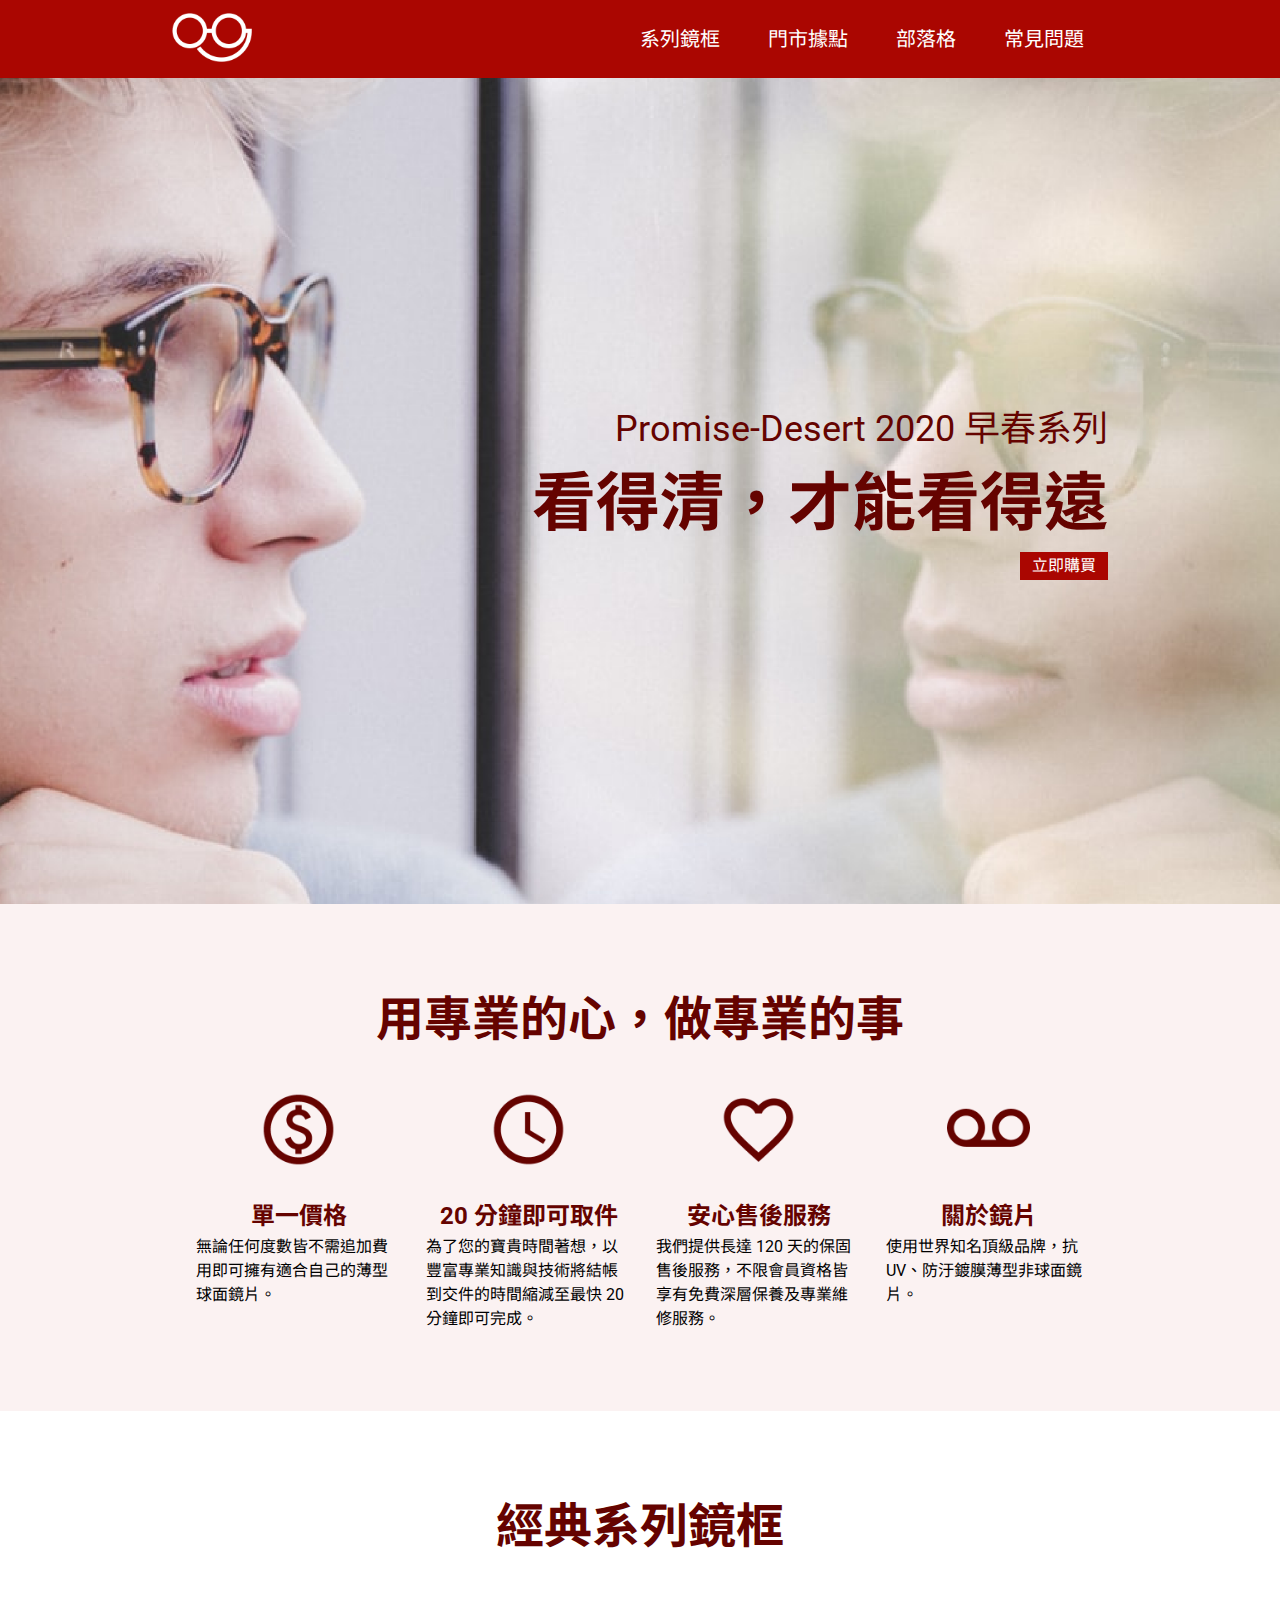
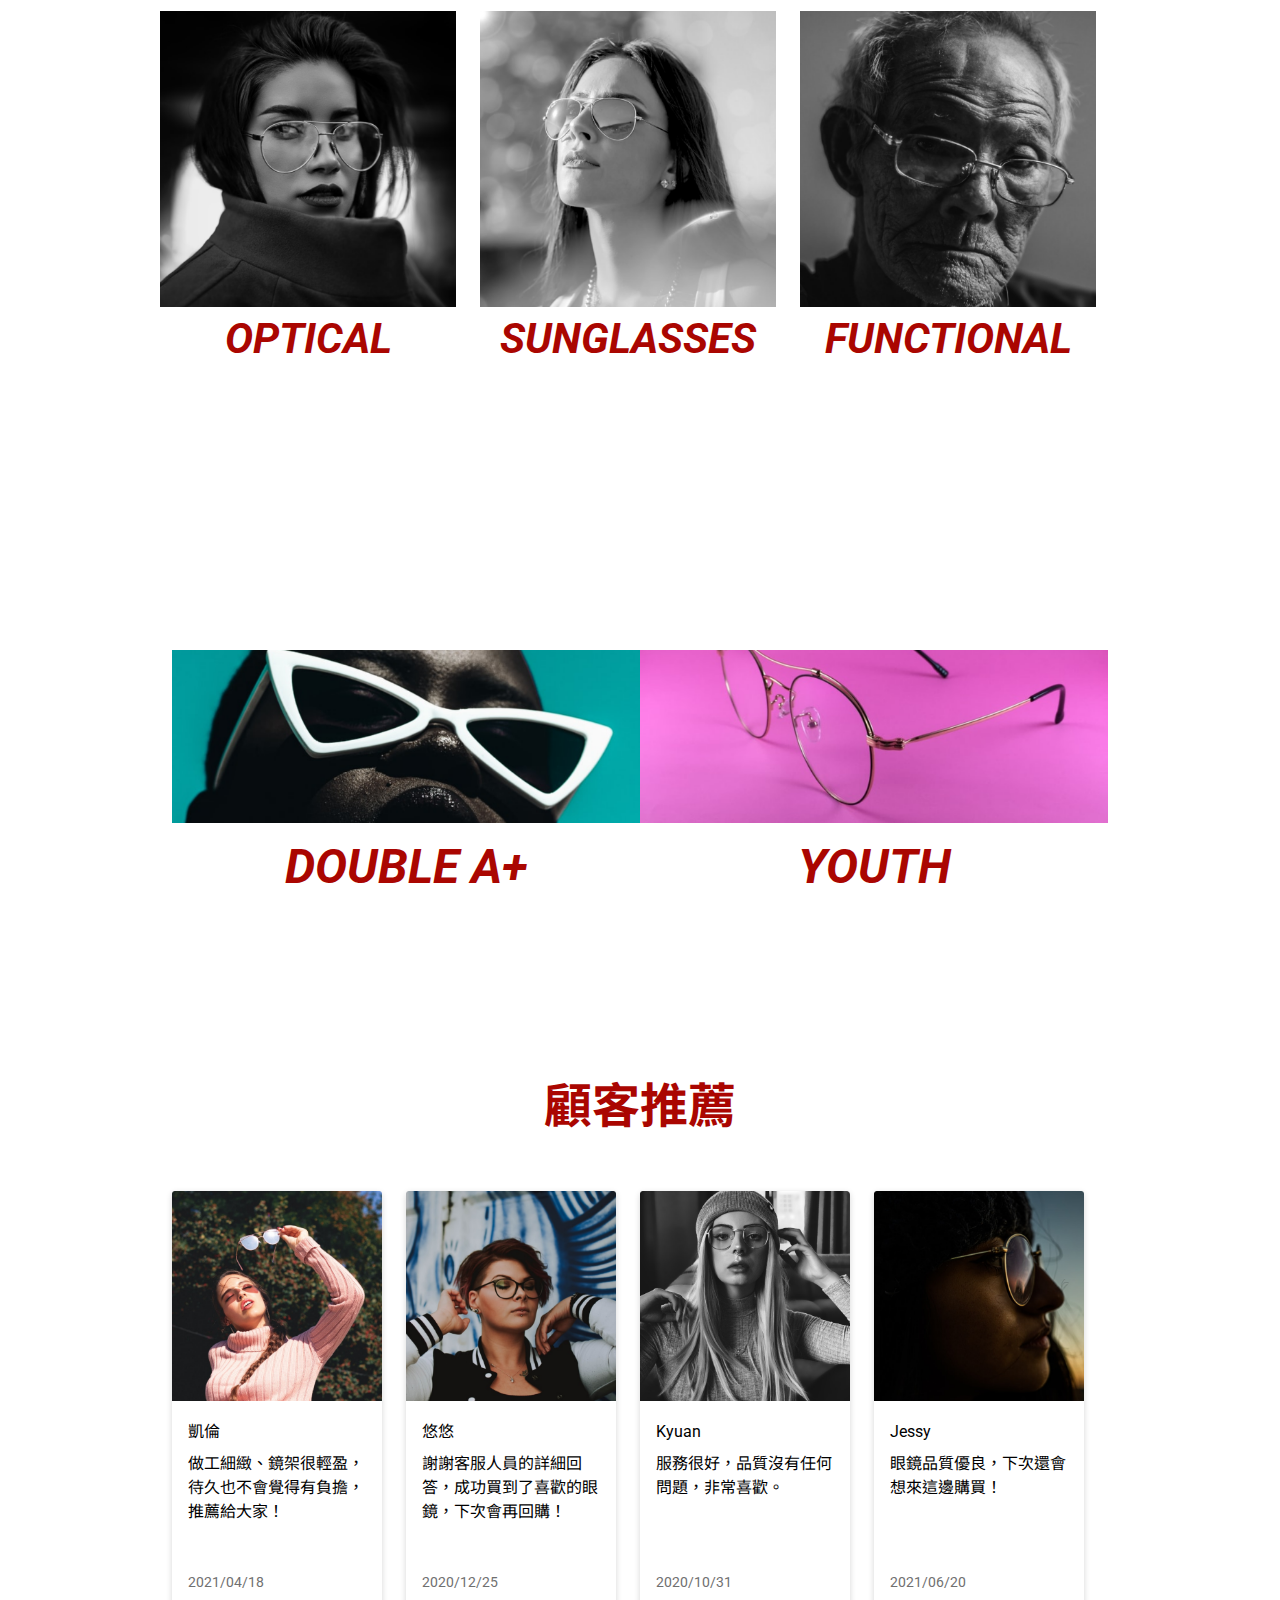
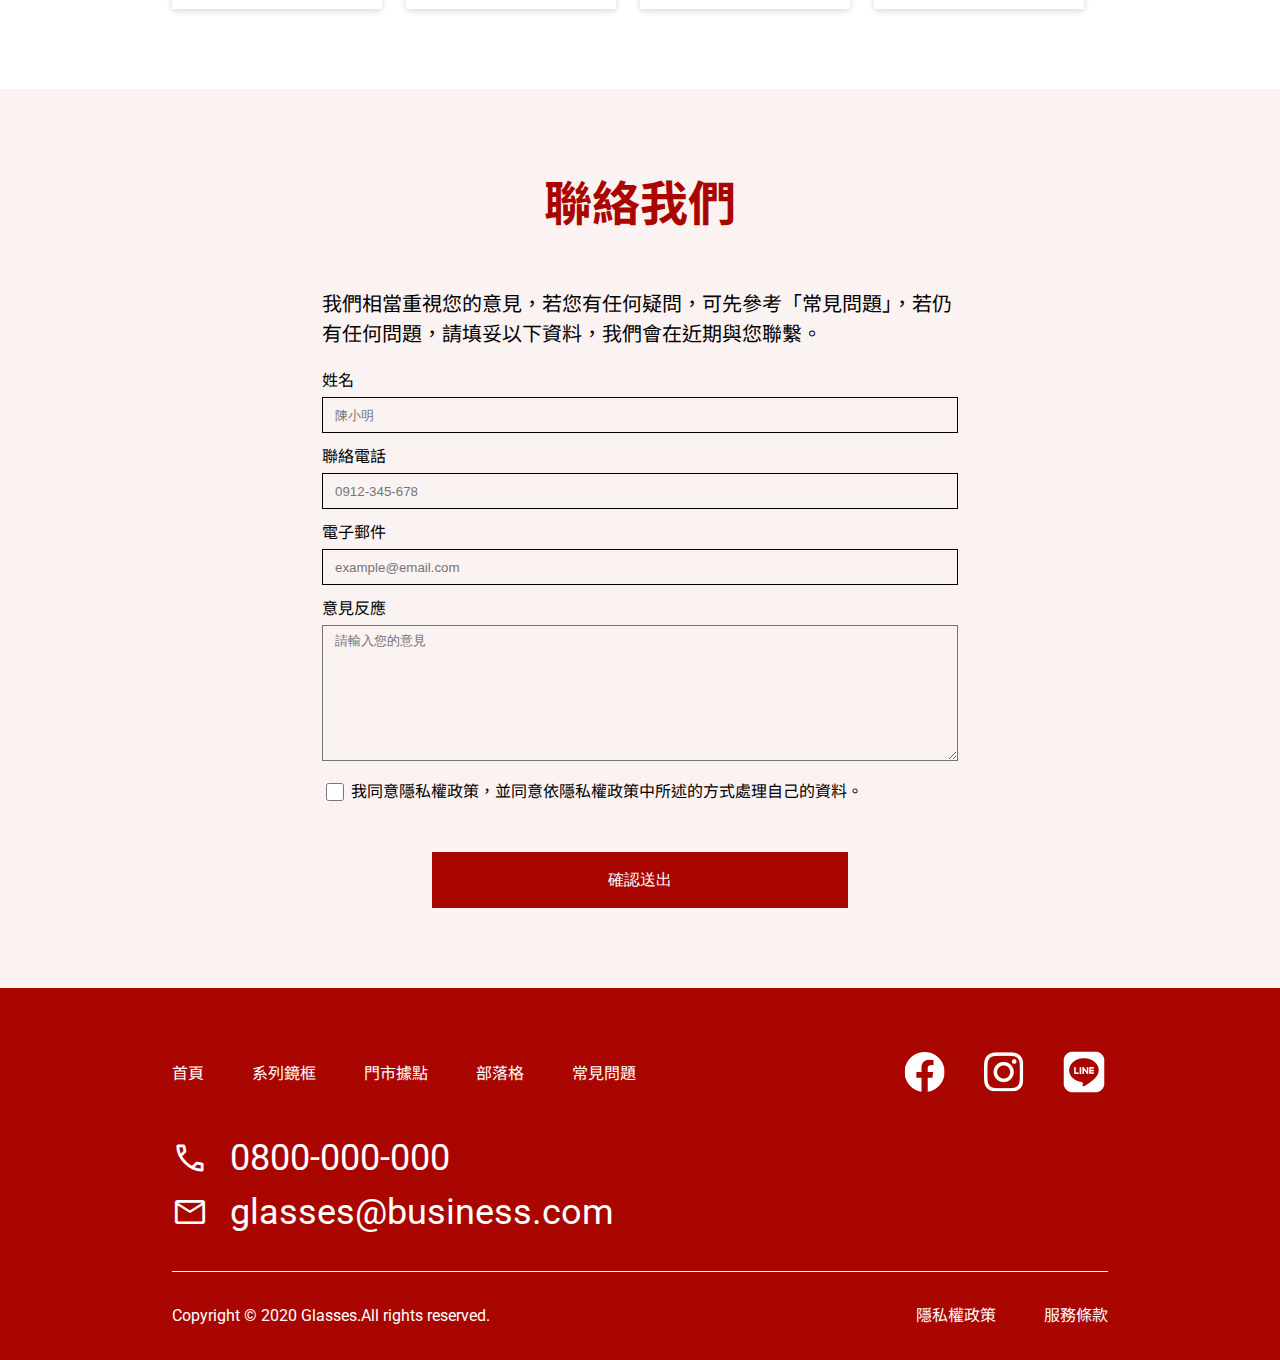
==== index.html @ 85348308 "Update 2022-08-27T08:54:36.350Z" ====
<!DOCTYPE html>
<html lang="en">

<head>
  <meta charset="UTF-8">
  <meta name="viewport" content="width=device-width, initial-scale=1.0">
  <meta http-equiv="X-UA-Compatible" content="ie=edge">
  <title>首頁</title>
  <link rel="stylesheet" href="./assets/style/all.css">
  <link rel="stylesheet" href="https://fonts.googleapis.com/css2?family=Material+Symbols+Outlined:opsz,wght,FILL,GRAD@20..48,100..700,0..1,-50..200" />
  <link rel="stylesheet" href="https://fonts.googleapis.com/css2?family=Material+Symbols+Outlined:opsz,wght,FILL,GRAD@48,400,0,0" />
  
</head>

<body>
  <header class="bg-primary">
    <div class="container header">
      <div class="header-list">
        <a href="./index.html"  ><img src="./assets/images/logo-white.png" alt="眼鏡官網 logo" width="80px" ></a>

        <button type="button" class="hamburger">
          <span class="material-symbols-outlined">menu</span>
          <span class="material-symbols-outlined">close</span>
        </button>
      </div>
     
      <ul class="header-nav fs-20">
        <li class=""><a href="./products_optical.html">系列鏡框</a> </li>
        <li class=""><a href="#">門市據點</a> </li>
        <li class=""><a href="#">部落格</a> </li>
        <li><a href="#">常見問題</a> </li>
      </ul>
      
    
    </div>
  </header>

  
<div class="banner">
  <div class="banner-content text-brown-300">
    <span class="fs-36">Promise-Desert 2020 早春系列</span>
    <h1 class="fs-64 font-bold">看得清，才能看得遠</h1>
    <a href="#" class="bg-primary text-white">立即購買</a>
  </div>
</div>

<div class="introduce bg-secondary">
  <h2 class="fs-48 text-brown-300 text-center mb-4 mt-10 font-bold" >用專業的心，做專業的事</h2>
  <ul class="bg-secondary container">
    <li class="text-center">
      <img src="./assets/images/home-section2-1.png" alt="圖標" width="83px">
      <h3 class="fs-24 text-brown-300">單一價格</h3>
      <p class="fs-16">無論任何度數皆不需追加費用即可擁有適合自己的薄型球面鏡片。</p>
    </li>
    <li class="text-center">
      <img src="./assets/images/home-section2-2.png" alt="圖標" width="83px">
      <h3 class="fs-24 text-brown-300">20 分鐘即可取件</h3>
      <p class="fs-16">為了您的寶貴時間著想，以豐富專業知識與技術將結帳到交件的時間縮減至最快 20 分鐘即可完成。</p>
    </li>
    <li class="text-center">
      <img src="./assets/images/home-section2-3.png" alt="圖標" width="83px">
      <h3 class="fs-24 text-brown-300">安心售後服務</h3>
      <p class="fs-16">我們提供長達 120 天的保固售後服務，不限會員資格皆享有免費深層保養及專業維修服務。</p>
    </li>
    <li class="text-center">
      <img src="./assets/images/home-section2-4.png" alt="圖標" width="83px">
      <h3 class="fs-24 text-brown-300">關於鏡片</h3>
      <p class="fs-16">使用世界知名頂級品牌，抗UV、防汙鍍膜薄型非球面鏡片。</p>
    </li>
  </ul>
</div>

<div class="container glasses">
  <h2 class="text-brown-300 fs-48 font-bold text-center mb-6 ">經典系列鏡框</h2>

  <ul class="font-bold text-center">
    <li>
      <img src="assets/images/home-section3-1.png" alt="眼鏡圖">
      <h3 class="fs-42 text-primary font-bold">OPTICAL</h3>
    </li>
    <li>
      <img src="assets/images/home-section3-2.png" alt="眼鏡圖" >
      <h3 class="fs-42 text-primary font-bold">SUNGLASSES</h3>
    </li>
    <li>
      <img src="assets/images/home-section3-3.png" alt="眼鏡圖">
      <h3 class="fs-42 text-primary font-bold">FUNCTIONAL</h3>
    </li>
  </ul>
</div>

<div class="brand">
  <div class="container">
    <h2 class="text-white mb-6 fs-48 font-bold text-center">聯名設計鏡框</h2>
    <ul class="d-flex">
      <li>
        <img src="assets/images/home-section4-1.png" alt="品牌" class="d-block">
        <p class="text-primary fs-48 brand-text">DOUBLE A+</p>
      </li>
      <li>
        <img src="assets/images/home-section4-2.png" alt="品牌" class="d-block" >
        <p class="text-primary fs-48 brand-text">YOUTH</p>
      </li>
    </ul>
  </div>
</div>

<div class="recommend ">
  <div class="container">
    <h2 class="mb-6 fs-48 font-bold text-center text-primary">顧客推薦</h2>
    <ul class="recommend-card">
      <li class="recommend-card-wrap mr-3">
        <img src="assets/images/home-section5-1.png" alt="顧客推薦">
        <div class="recommend-card-body">
          <p class="fs-16 mb-1">凱倫</p>
          <p class="fs-16 mb-9">做工細緻、鏡架很輕盈，待久也不會覺得有負擔，推薦給大家！</p>
          <p class="fs-14 text-secondary recommend-date">2021/04/18</p>
          </div>
      </li>

      <li class="recommend-card-wrap mr-3">
        <img src="assets/images/home-section5-2.png" alt="顧客推薦">
        <div class="recommend-card-body">
          <p class="fs-16 mb-1">悠悠</p>
          <p class="fs-16 mb-9">謝謝客服人員的詳細回答，成功買到了喜歡的眼鏡，下次會再回購！</p>
          <p class="fs-14 text-secondary recommend-date">2020/12/25</p>
          </div>
      </li>

      <li class="recommend-card-wrap mr-3">
        <img src="assets/images/home-section5-3.png" alt="顧客推薦">
        <div class="recommend-card-body">
          <p class="fs-16 mb-1">Kyuan</p>
          <p class="fs-16 mb-9">服務很好，品質沒有任何問題，非常喜歡。</p>
          <p class="fs-14 text-secondary recommend-date">2020/10/31</p>
          </div>
      </li>

      <li class="recommend-card-wrap mr-3">
        <img src="assets/images/home-section5-4.png" alt="顧客推薦">
        <div class="recommend-card-body">
          <p class="fs-16 mb-1">Jessy</p>
            <p class="fs-16">眼鏡品質優良，下次還會想來這邊購買！</p>
            <p class="fs-14 text-secondary recommend-date">2021/06/20</p>          
        </div>
      </li>
    </ul>
  </div>
</div>

<div class="contact bg-secondary">
  <div class="container">
    <h2 class="mb-6 fs-48 font-bold text-center text-primary">聯絡我們</h2>
    <div class="contact-body">
      <p class="mb-3 fs-20">我們相當重視您的意見，若您有任何疑問，可先參考「常見問題」，若仍有任何問題，請填妥以下資料，我們會在近期與您聯繫。</p>
      <form>
        <div class="mb-2">
          <label for="name" class="d-block mb-1">姓名</label>
          <input type="text" name="name" id="name" placeholder="陳小明" class="d-block">
        </div>

        <div class="mb-2">
          <label for="name" class="d-block mb-1">聯絡電話</label>
          <input type="text" name="name" id="name" placeholder="0912-345-678" class="d-block">
        </div>

        <div class="mb-2">
          <label for="name" class="d-block mb-1">電子郵件</label>
          <input type="text" name="name" id="name" placeholder="example@email.com" class="d-block">
        </div>

        <div class="mb-2">
          <label for="name" class="d-block mb-1">意見反應</label>
          <textarea name="comment" id="comment" placeholder="請輸入您的意見"></textarea>
        </div>

        <div class="mb-6">
          <input type="checkbox" name="check" id="check" class="form-checkbox">
          <label for="check" class="form-check-label">
            我同意隱私權政策，並同意依隱私權政策中所述的方式處理自己的資料。
          </label>
        </div>

        <div class="text-center ">
          <input type="button" value="確認送出" class="form-input-button">
        </div>
        
        
      </form>
    </div>
  </div>
</div>

  <footer class="bg-primary">
    <div class="container ">
      <div class="footer-wrap">
        <div class="footer-top-nav">
          <ul class="footer-nav fs-16">
            <li class="mr-6">首頁</li>
              <li class="mr-6">系列鏡框</li>
              <li class="mr-6">門市據點</li>
              <li class="mr-6">部落格</li>
              <li>常見問題</li>
          </ul>
          <ul class="footer-icon">
            <li class="mr-4"><img src="./assets/images/ic-social-fb.png" alt="fb" width="48px"></li>
            <li class="mr-4"><img src="./assets/images/ic_social_ig.png" alt="ig" width="48px"></li>
            <li><img src="./assets/images/ic_social_line.png" alt="line" width="48px"></li>
          </ul>
        </div>

        <ul class="fs-36 mb-4 footer-info-wrap">
          <li class="footer-info">
            <span class="material-symbols-outlined mr-22">
            call
            </span>
            <p class="">0800-000-000</p> 
          </li>
          <li class="footer-info">
            <span class="material-symbols-outlined mr-22">
              mail
            </span>
            <p>glasses@business.com</p>
          </li>
        </ul>
      </div>
      <div class="copyright">
        <p class="fs-16 ">Copyright © 2020 Glasses.All rights reserved.</p>
        <div class="copyright-list">
          <p class="mr-6">隱私權政策</p>
          <p>服務條款</p>
        </div>
      </div>
      
    

      
    </div>
  </footer>
  <script src="./assets/js/vendors.js"></script>
  <script src="./assets/js/all.js"></script>
</body>

</html>
---- assets/style/all.css ----
/* http://meyerweb.com/eric/tools/css/reset/ 
   v2.0 | 20110126
   License: none (public domain)
*/
@import url("https://fonts.googleapis.com/css2?family=Roboto:ital,wght@0,400;1,900&display=swap");
@import url("https://fonts.googleapis.com/css2?family=Noto+Sans+TC:wght@400;700&family=Roboto&display=swap");
html, body, div, span, applet, object, iframe,
h1, h2, h3, h4, h5, h6, p, blockquote, pre,
a, abbr, acronym, address, big, cite, code,
del, dfn, em, img, ins, kbd, q, s, samp,
small, strike, strong, sub, sup, tt, var,
b, u, i, center,
dl, dt, dd, ol, ul, li,
fieldset, form, label, legend,
table, caption, tbody, tfoot, thead, tr, th, td,
article, aside, canvas, details, embed,
figure, figcaption, footer, header, hgroup,
menu, nav, output, ruby, section, summary,
time, mark, audio, video {
  margin: 0;
  padding: 0;
  border: 0;
  font-size: 100%;
  font: inherit;
  vertical-align: baseline; }

/* HTML5 display-role reset for older browsers */
article, aside, details, figcaption, figure,
footer, header, hgroup, menu, nav, section {
  display: block; }

body {
  line-height: 1; }

ol, ul {
  list-style: none; }

blockquote, q {
  quotes: none; }

blockquote:before, blockquote:after,
q:before, q:after {
  content: '';
  content: none; }

table {
  border-collapse: collapse;
  border-spacing: 0; }

*, *::after, *::before {
  -webkit-box-sizing: border-box;
          box-sizing: border-box; }

body {
  font-family: 'Roboto', 'Noto Sans TC', sans-serif; }

img {
  max-width: 100%;
  height: auto; }

a {
  text-decoration: none;
  color: #000; }

.container {
  max-width: 960px;
  padding: 0 12px;
  margin: 0 auto; }

.mr-3 {
  margin-right: 24px; }

.mr-4 {
  margin-right: 32px; }

.mr-6 {
  margin-right: 48px; }

.mr-8 {
  margin-right: 64px; }

.mb-1 {
  margin-bottom: 8px; }

.mb-2 {
  margin-bottom: 16px; }

.mb-3 {
  margin-bottom: 24px; }

.mb-4 {
  margin-bottom: 32px; }

.mb-6 {
  margin-bottom: 48px; }

.mb-9 {
  margin-bottom: 72px; }

.mb-10 {
  margin-bottom: 80px; }

.mr-22 {
  margin-right: 22px; }

.text-white {
  color: #fff; }

.text-center {
  text-align: center; }

.text-primary {
  color: #AA0601; }

.bg-primary {
  background-color: #AA0601; }

.bg-secondary {
  background-color: #FBF2F2; }

.text-brown-300 {
  color: #650300; }

.text-brown-200 {
  color: #5F3E2D; }

.text-brown-100 {
  color: #B75929; }

.text-secondary {
  color: #FBF2F2; }

.fs-14 {
  font-size: 14px;
  line-height: 21px; }

.fs-16 {
  font-size: 16px;
  line-height: 24px; }

.fs-20 {
  font-size: 20px;
  line-height: 30px; }

.fs-24 {
  font-size: 24px;
  line-height: 36px; }

.fs-32 {
  font-size: 32px;
  line-height: 48px; }

.fs-36 {
  font-size: 36px;
  line-height: 54px; }

.fs-42 {
  font-size: 42px;
  line-height: 63px; }

.fs-48 {
  font-size: 48px;
  line-height: 72px; }

.fs-64 {
  font-size: 64px;
  line-height: 96px; }

.d-flex {
  display: -webkit-box;
  display: -ms-flexbox;
  display: flex; }

.d-block {
  display: block; }

.d-inline-block {
  display: inline-block; }

.flex-column {
  -webkit-box-orient: vertical;
  -webkit-box-direction: normal;
      -ms-flex-direction: column;
          flex-direction: column; }

.justify-content-between {
  -webkit-box-pack: justify;
      -ms-flex-pack: justify;
          justify-content: space-between; }

.align-items-center {
  -webkit-box-align: center;
      -ms-flex-align: center;
          align-items: center; }

.font-bold {
  font-weight: bold; }

.font-light {
  font-weight: lighter; }

.header {
  display: -webkit-box;
  display: -ms-flexbox;
  display: flex;
  -webkit-box-pack: justify;
      -ms-flex-pack: justify;
          justify-content: space-between;
  -webkit-box-align: center;
      -ms-flex-align: center;
          align-items: center; }
  @media (max-width: 992px) {
    .header {
      padding: 0px 32px; } }
  @media (max-width: 767px) {
    .header {
      padding: 12px 0 0 0;
      -webkit-box-orient: vertical;
      -webkit-box-direction: normal;
          -ms-flex-direction: column;
              flex-direction: column; }
      .header .header-list {
        width: 100%;
        display: -webkit-box;
        display: -ms-flexbox;
        display: flex;
        -webkit-box-pack: justify;
            -ms-flex-pack: justify;
                justify-content: space-between;
        -webkit-box-align: center;
            -ms-flex-align: center;
                align-items: center;
        padding: 0 15px 12px 15px; } }
  .header .header-nav {
    display: -webkit-box;
    display: -ms-flexbox;
    display: flex;
    -webkit-box-pack: justify;
        -ms-flex-pack: justify;
            justify-content: space-between; }
    .header .header-nav li a {
      display: block;
      padding: 24px 24px;
      color: #fff; }
      .header .header-nav li a:hover {
        background-color: #650300; }
    @media (max-width: 767px) {
      .header .header-nav {
        -ms-flex-wrap: wrap;
            flex-wrap: wrap;
        width: 100%;
        margin-top: 16px;
        display: none; }
        .header .header-nav li {
          border: 1px solid #fff;
          margin-right: 0;
          width: 50%;
          text-align: center;
          padding: 12px; }
        .header .header-nav.open {
          display: -webkit-box;
          display: -ms-flexbox;
          display: flex; } }

.hamburger {
  display: none;
  cursor: pointer;
  border: 0;
  background-color: transparent;
  color: white; }
  .hamburger span {
    font-size: 40px; }
    .hamburger span:first-child {
      display: block; }
    .hamburger span:last-child {
      display: none; }
  @media (max-width: 767px) {
    .hamburger {
      display: inline; }
      .hamburger.open span:first-child {
        display: none; }
      .hamburger.open span:last-child {
        display: block; } }

@media (max-width: 767px) {
  .footer-wrap {
    display: -webkit-box;
    display: -ms-flexbox;
    display: flex;
    -webkit-box-pack: justify;
        -ms-flex-pack: justify;
            justify-content: space-between;
    -webkit-box-align: start;
        -ms-flex-align: start;
            align-items: start;
    border-bottom: 1px solid #fff;
    margin-bottom: 16px; } }

.footer-top-nav {
  padding: 60px 0 32px 0;
  display: -webkit-box;
  display: -ms-flexbox;
  display: flex;
  -webkit-box-pack: justify;
      -ms-flex-pack: justify;
          justify-content: space-between;
  -webkit-box-align: center;
      -ms-flex-align: center;
          align-items: center; }
  @media (max-width: 767px) {
    .footer-top-nav {
      padding: 0px; } }
  .footer-top-nav .footer-nav {
    display: -webkit-box;
    display: -ms-flexbox;
    display: flex;
    -webkit-box-pack: justify;
        -ms-flex-pack: justify;
            justify-content: space-between;
    color: #fff; }
    @media (max-width: 767px) {
      .footer-top-nav .footer-nav {
        display: none; } }
  .footer-top-nav .footer-icon {
    display: -webkit-box;
    display: -ms-flexbox;
    display: flex;
    -webkit-box-pack: justify;
        -ms-flex-pack: justify;
            justify-content: space-between;
    color: #fff; }
    @media (max-width: 767px) {
      .footer-top-nav .footer-icon {
        -webkit-box-ordinal-group: 1;
            -ms-flex-order: 0;
                order: 0;
        margin-top: 24px; }
        .footer-top-nav .footer-icon li {
          margin-right: 8px; }
        .footer-top-nav .footer-icon li img {
          width: 24px; } }

.footer-info-wrap {
  border-bottom: 1px solid #fff;
  padding-bottom: 32px;
  color: #fff; }
  @media (max-width: 767px) {
    .footer-info-wrap {
      -webkit-box-ordinal-group: 0;
          -ms-flex-order: -1;
              order: -1;
      margin-top: 24px;
      border-bottom: 0;
      padding-bottom: 0; } }

.footer-info {
  display: -webkit-box;
  display: -ms-flexbox;
  display: flex;
  -webkit-box-align: center;
      -ms-flex-align: center;
          align-items: center; }
  @media (max-width: 767px) {
    .footer-info {
      font-size: 16px;
      line-height: 24px; } }
  .footer-info span {
    font-size: 36px; }
    @media (max-width: 767px) {
      .footer-info span {
        font-size: 16px;
        line-height: 24px;
        margin-right: 12px; } }

.copyright {
  display: -webkit-box;
  display: -ms-flexbox;
  display: flex;
  -webkit-box-pack: justify;
      -ms-flex-pack: justify;
          justify-content: space-between;
  -webkit-box-align: center;
      -ms-flex-align: center;
          align-items: center;
  color: #fff;
  padding-bottom: 32px; }
  @media (max-width: 767px) {
    .copyright {
      -webkit-box-orient: vertical;
      -webkit-box-direction: normal;
          -ms-flex-direction: column;
              flex-direction: column;
      -webkit-box-align: start;
          -ms-flex-align: start;
              align-items: start; }
      .copyright p {
        margin-bottom: 8px; } }
  .copyright .copyright-list {
    display: -webkit-box;
    display: -ms-flexbox;
    display: flex; }
    @media (max-width: 767px) {
      .copyright .copyright-list {
        -webkit-box-orient: vertical;
        -webkit-box-direction: normal;
            -ms-flex-direction: column;
                flex-direction: column; }
        .copyright .copyright-list p {
          margin-bottom: 8px; } }

.banner {
  height: calc(100vh - 74px);
  background-image: url("../images/home-header.png");
  background-size: cover;
  background-position: center;
  background-repeat: no-repeat;
  display: -webkit-box;
  display: -ms-flexbox;
  display: flex;
  -webkit-box-align: center;
      -ms-flex-align: center;
          align-items: center; }
  .banner .banner-content {
    width: 960px;
    margin: 0 auto;
    padding: 0 12px;
    text-align: right;
    display: -webkit-box;
    display: -ms-flexbox;
    display: flex;
    -webkit-box-orient: vertical;
    -webkit-box-direction: normal;
        -ms-flex-direction: column;
            flex-direction: column;
    -webkit-box-align: end;
        -ms-flex-align: end;
            align-items: end; }
    .banner .banner-content a {
      padding: 6px 12px;
      text-align: center; }
    @media (max-width: 767px) {
      .banner .banner-content span {
        font-size: 16px;
        line-height: 24px; }
      .banner .banner-content h1 {
        font-size: 24px;
        line-height: 36px; }
      .banner .banner-content a {
        font-size: 20px;
        line-height: 30px; } }

.introduce {
  padding: 80px 0px; }
  .introduce ul {
    display: -webkit-box;
    display: -ms-flexbox;
    display: flex;
    -ms-flex-wrap: wrap;
        flex-wrap: wrap; }
  .introduce li {
    margin-left: 24px;
    width: 22%; }
  .introduce h3 {
    font-weight: bold;
    margin-top: 24px;
    margin-bottom: 1px; }
  .introduce p {
    text-align: left; }
  @media (max-width: 992px) {
    .introduce ul li {
      width: 47%;
      margin-bottom: 50px; } }
  @media (max-width: 767px) {
    .introduce h2 {
      font-size: 24px;
      line-height: 36px; }
    .introduce ul li {
      width: 100%;
      margin-left: 0; } }

.glasses {
  padding: 80px 0; }
  .glasses ul {
    display: -webkit-box;
    display: -ms-flexbox;
    display: flex;
    -webkit-box-pack: justify;
        -ms-flex-pack: justify;
            justify-content: space-between; }
  .glasses li {
    width: 50%;
    margin-right: 24px; }
    .glasses li h3 {
      font-style: italic; }
    .glasses li img {
      display: block; }
  @media (max-width: 992px) {
    .glasses ul {
      -webkit-box-orient: vertical;
      -webkit-box-direction: normal;
          -ms-flex-direction: column;
              flex-direction: column;
      -webkit-box-align: center;
          -ms-flex-align: center;
              align-items: center; }
    .glasses ul li {
      margin-bottom: 24px;
      margin-right: 0; } }
  @media (max-width: 767px) {
    .glasses ul li {
      width: 100%;
      padding: 0 12px; } }

.brand {
  background-image: url("https://images.unsplash.com/photo-1542966336-22953b5f7404?ixlib=rb-1.2.1&ixid=MnwxMjA3fDB8MHxwaG90by1wYWdlfHx8fGVufDB8fHx8&auto=format&fit=crop&w=386&q=80");
  background-size: cover;
  background-position: center;
  background-repeat: no-repeat;
  padding: 80px 0; }
  .brand .brand-text {
    padding: 8px 0;
    font-weight: bold;
    font-style: italic;
    text-align: center;
    background-color: #fff; }
  @media (max-width: 992px) {
    .brand ul {
      -webkit-box-orient: vertical;
      -webkit-box-direction: normal;
          -ms-flex-direction: column;
              flex-direction: column;
      -webkit-box-align: center;
          -ms-flex-align: center;
              align-items: center; }
    .brand ul li {
      width: 100%;
      margin-bottom: 24px; } }
  @media (max-width: 767px) {
    .brand ul li img {
      width: 100%;
      height: 240px;
      -o-object-fit: cover;
         object-fit: cover; } }

.brand {
  padding: 80px 0; }

.recommend {
  padding: 80px 0; }
  .recommend .recommend-card {
    display: -webkit-box;
    display: -ms-flexbox;
    display: flex;
    -webkit-box-pack: justify;
        -ms-flex-pack: justify;
            justify-content: space-between; }
    @media (max-width: 992px) {
      .recommend .recommend-card {
        -ms-flex-wrap: wrap;
            flex-wrap: wrap; } }

.recommend-card-wrap {
  width: 23%;
  -webkit-box-shadow: 0px 2px 6px #00000029;
          box-shadow: 0px 2px 6px #00000029;
  border-radius: 4px; }
  @media (max-width: 992px) {
    .recommend-card-wrap {
      margin-right: 0;
      width: 48%;
      margin-bottom: 24px; } }
  @media (max-width: 767px) {
    .recommend-card-wrap {
      width: 100%;
      margin-bottom: 16px; } }
  .recommend-card-wrap .recommend-card-body {
    height: 205px;
    padding: 16px;
    background-color: #fff;
    position: relative; }
    .recommend-card-wrap .recommend-card-body p:last-child {
      color: #707070; }
    .recommend-card-wrap .recommend-card-body .recommend-date {
      position: absolute;
      bottom: 16px; }

.contact {
  padding: 80px 0; }
  @media (max-width: 767px) {
    .contact {
      padding-bottom: 40px; } }

.contact-body {
  margin: 0 auto;
  width: 636px; }
  @media (max-width: 992px) {
    .contact-body {
      width: 80%; } }
  @media (max-width: 767px) {
    .contact-body {
      width: 100%; } }
  .contact-body input, .contact-body textarea {
    background-color: transparent; }
  .contact-body form input {
    width: 100%;
    height: 36px;
    padding: 0 12px;
    border: 1px solid #000; }
  .contact-body input::input-placeholder {
    opacity: 0.2; }
  .contact-body form textarea {
    padding: 6px 12px;
    width: 100%;
    height: 136px; }
  .contact-body .form-checkbox {
    width: 18px;
    height: 18px;
    border-radius: 4px;
    display: inline-block;
    vertical-align: middle; }
  .contact-body .form-check-label {
    vertical-align: middle; }
  .contact-body .form-input-button {
    width: 416px;
    height: 56px;
    background-color: #AA0601;
    color: #fff;
    font-size: 16px;
    border: 0; }

.nav-optical {
  display: -webkit-box;
  display: -ms-flexbox;
  display: flex;
  -webkit-box-pack: justify;
      -ms-flex-pack: justify;
          justify-content: space-between;
  text-align: center; }
  .nav-optical li:hover {
    background-color: rgba(243, 240, 240, 0.994); }
  @media (max-width: 992px) {
    .nav-optical {
      padding: 0; } }
  .nav-optical li {
    border-left: 1px solid #DCDCDC;
    width: 100%; }
    .nav-optical li:last-child {
      border-right: 1px solid #DCDCDC; }
    @media (max-width: 767px) {
      .nav-optical li {
        font-size: 16px;
        line-height: 24px; } }
    .nav-optical li a {
      display: block;
      padding: 24px 0;
      border-bottom: 8px solid transparent; }
      .nav-optical li a.active {
        border-bottom-color: #AA0601; }
      @media (max-width: 767px) {
        .nav-optical li a {
          padding: 16px 0; } }

.img-banner {
  display: -webkit-box;
  display: -ms-flexbox;
  display: flex; }
  .img-banner img {
    width: 50%;
    display: block; }
    @media (max-width: 767px) {
      .img-banner img {
        height: 136px;
        -o-object-fit: cover;
           object-fit: cover; } }

.product-list {
  display: -webkit-box;
  display: -ms-flexbox;
  display: flex;
  -ms-flex-wrap: wrap;
      flex-wrap: wrap;
  -webkit-box-pack: justify;
      -ms-flex-pack: justify;
          justify-content: space-between; }
  @media (max-width: 767px) {
    .product-list {
      -webkit-box-pack: center;
          -ms-flex-pack: center;
              justify-content: center; } }
  .product-list .product-card {
    width: 24%; }
    @media (max-width: 992px) {
      .product-list .product-card {
        width: 49%; } }
    @media (max-width: 767px) {
      .product-list .product-card {
        width: 98%; } }
  @media (max-width: 767px) {
    .product-list img {
      width: 100%; } }
  .product-list .product-content {
    display: -webkit-box;
    display: -ms-flexbox;
    display: flex;
    -webkit-box-pack: justify;
        -ms-flex-pack: justify;
            justify-content: space-between; }
    @media (max-width: 767px) {
      .product-list .product-content {
        width: 100%; } }
  .product-list .product-color {
    display: -webkit-box;
    display: -ms-flexbox;
    display: flex; }
    .product-list .product-color li {
      width: 24px;
      height: 24px;
      border-radius: 4px;
      margin-right: 8px; }
      .product-list .product-color li:first-child {
        background-color: #5F3E2D; }
      .product-list .product-color li:last-child {
        background-color: #B75929; }

.pagination {
  display: -webkit-box;
  display: -ms-flexbox;
  display: flex;
  -webkit-box-pack: center;
      -ms-flex-pack: center;
          justify-content: center; }
  .pagination li {
    border: 1px solid #555555;
    border-left: 0; }
    .pagination li:first-child {
      border-left: 1px solid #555555; }
    .pagination li a {
      display: block;
      padding: 12px 16px; }
      .pagination li a:first-child, .pagination li a:last-child {
        padding: 12px; }
      .pagination li a:hover {
        background-color: #F2F2F2; }
      .pagination li a.active {
        background-color: #000;
        color: #fff; }

.product-card-sun {
  width: 32%; }
  @media (max-width: 992px) {
    .product-card-sun {
      width: 49%; } }
  @media (max-width: 767px) {
    .product-card-sun {
      width: 98%; } }

/*# sourceMappingURL=all.css.map */
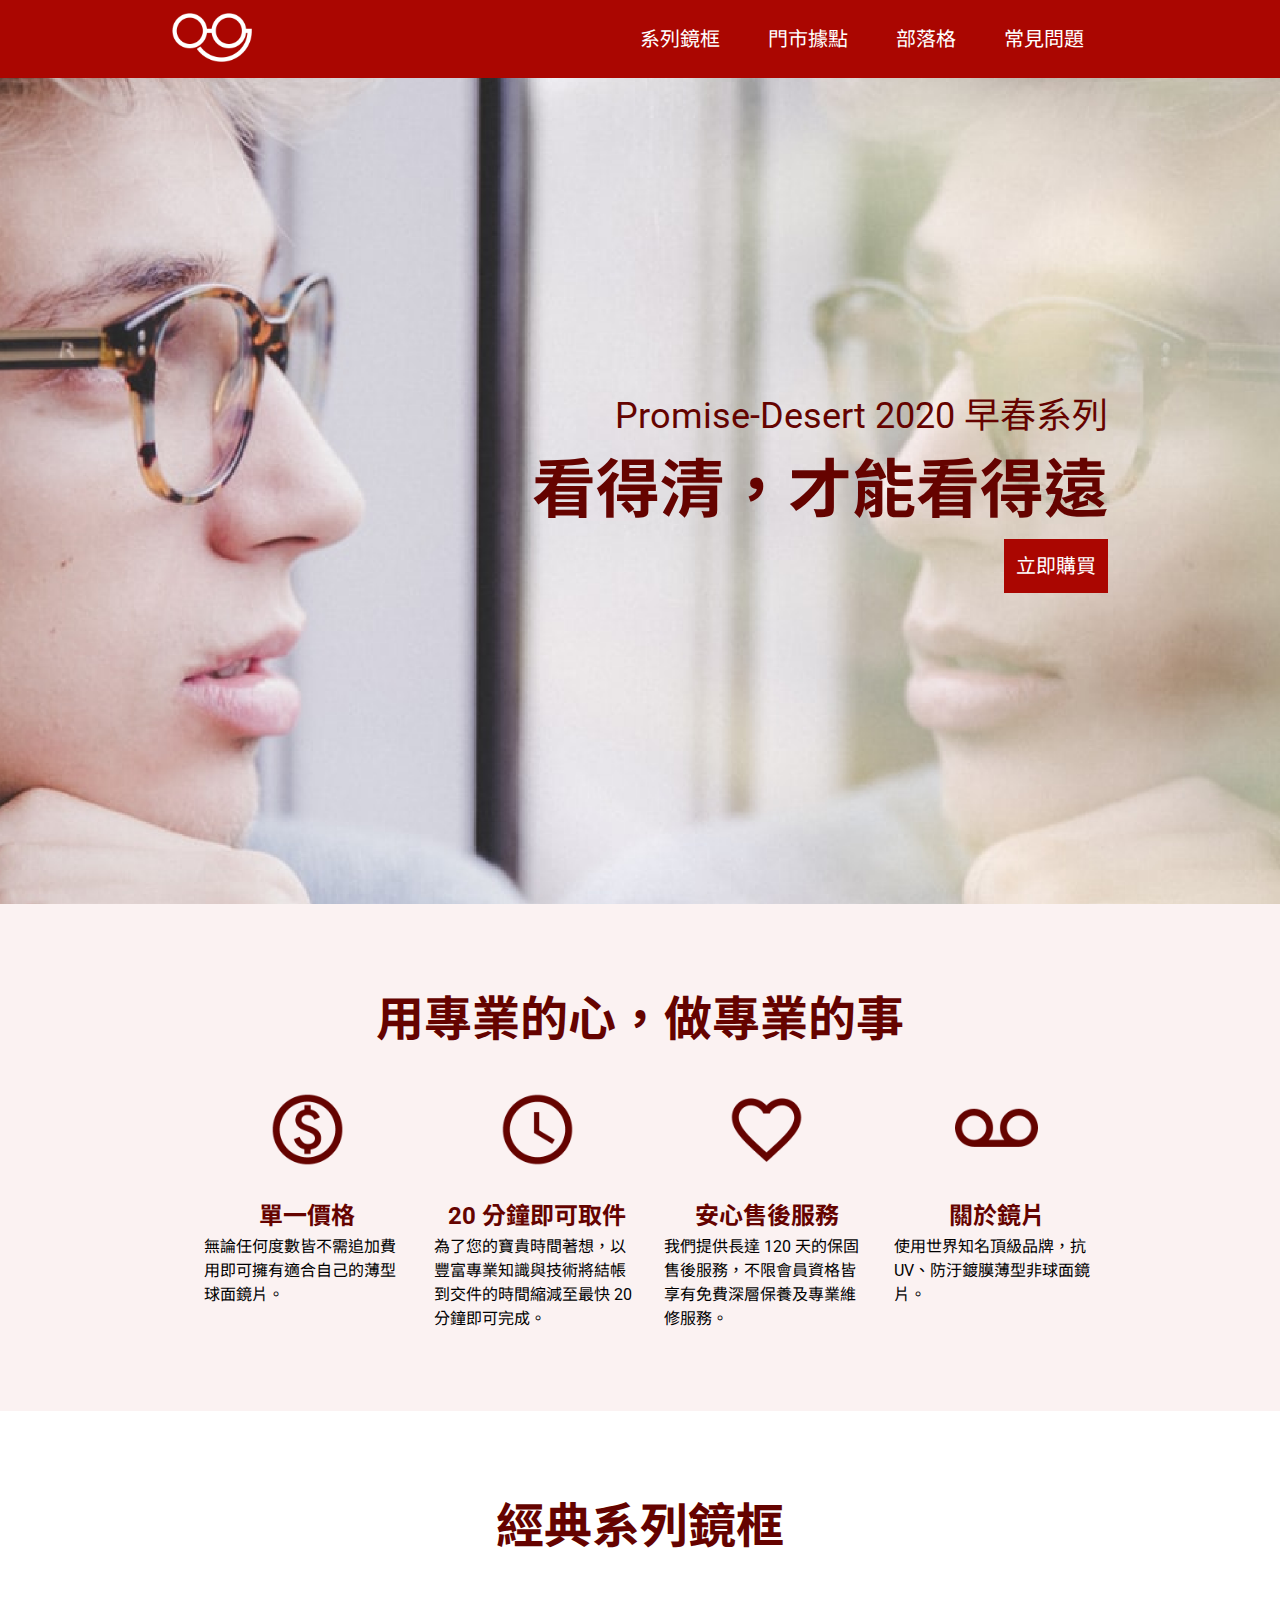
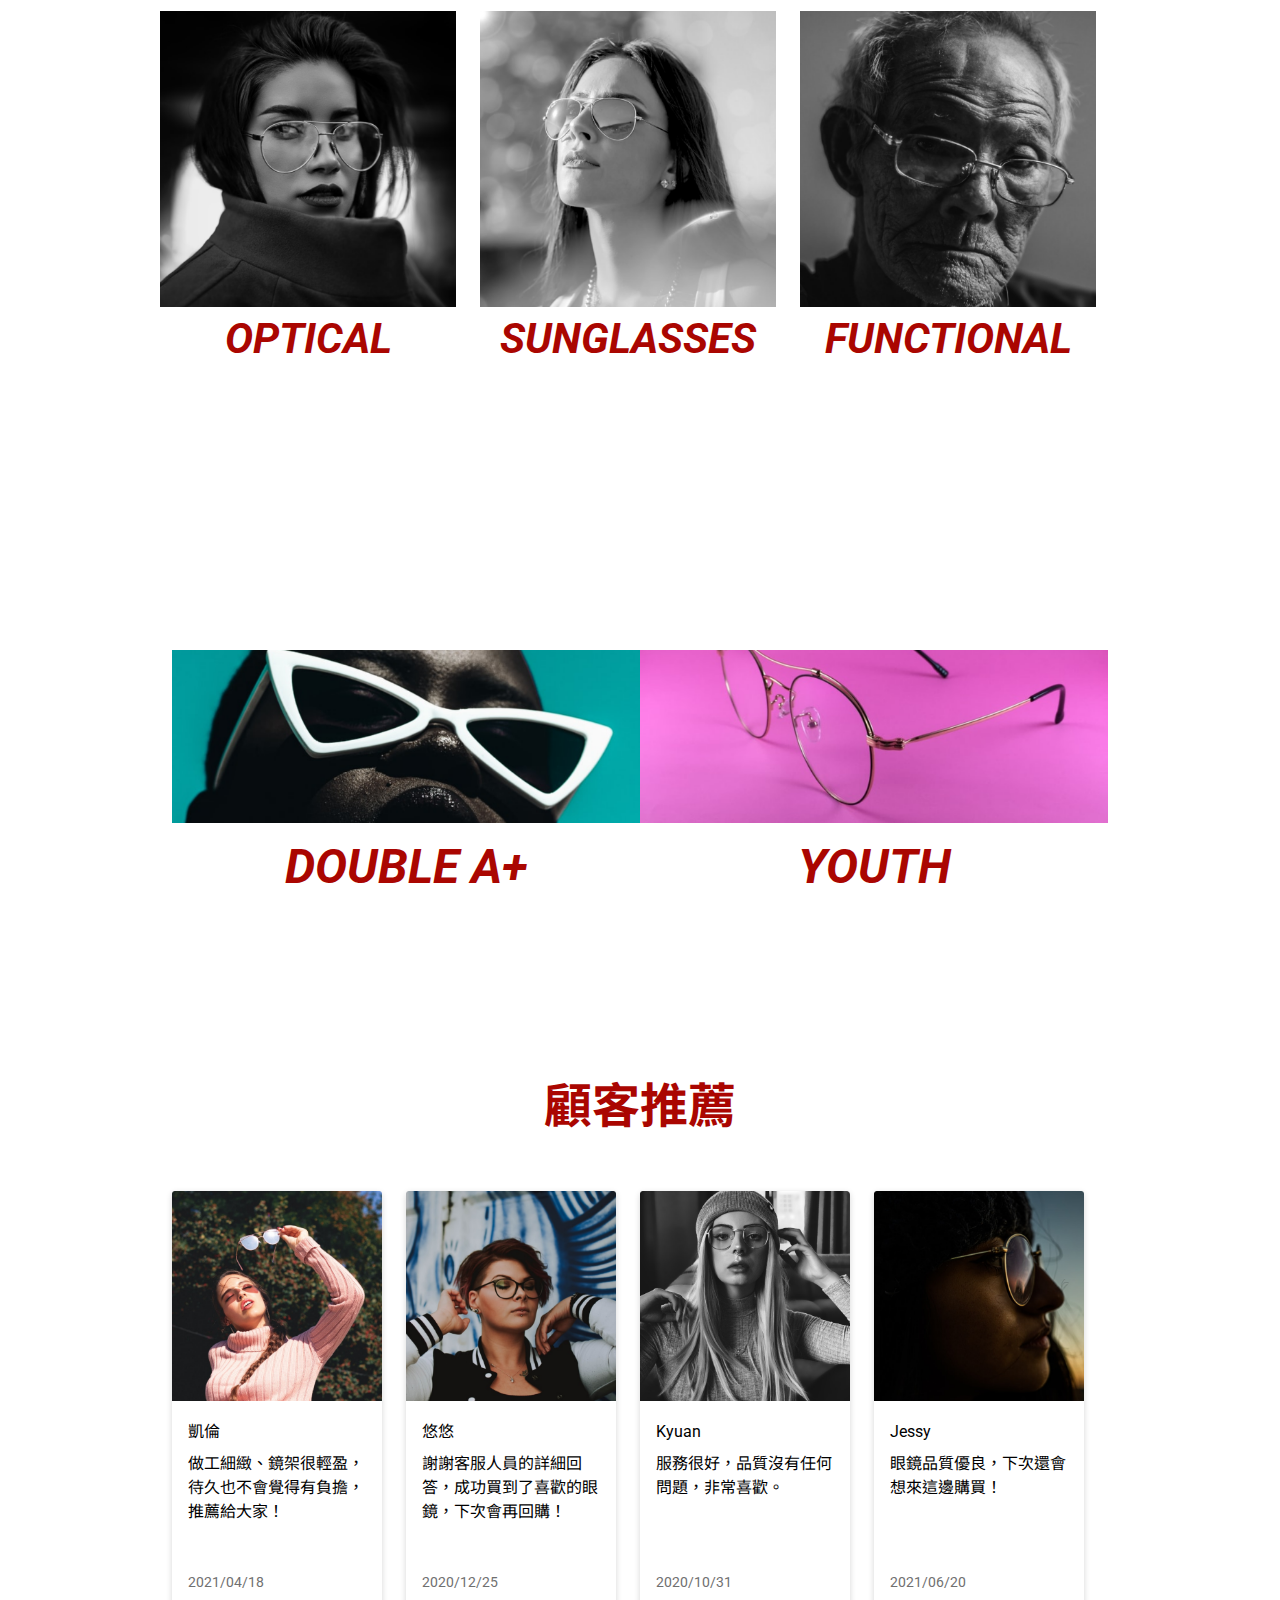
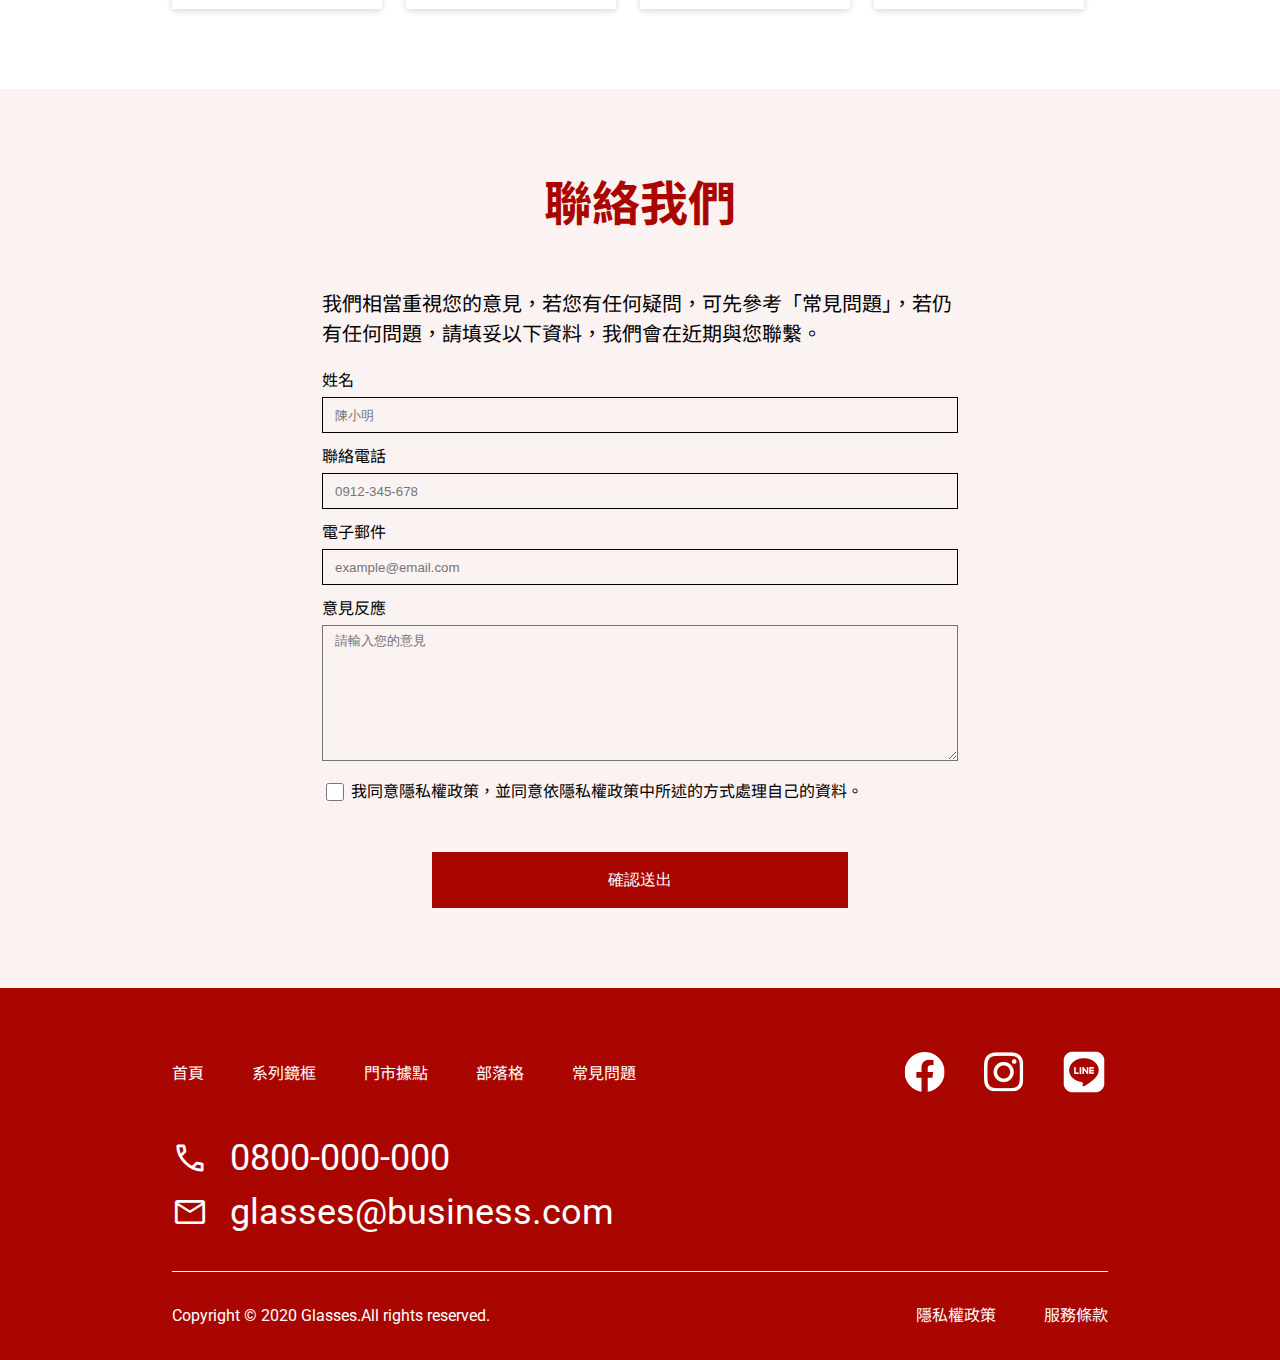
==== commit 1c9854fb: "Update 2022-09-04T15:16:58.273Z" ====
--- a/index.html
+++ b/index.html
@@ -40,7 +40,7 @@
   <div class="banner-content text-brown-300">
     <span class="fs-36">Promise-Desert 2020 早春系列</span>
     <h1 class="fs-64 font-bold">看得清，才能看得遠</h1>
-    <a href="#" class="bg-primary text-white">立即購買</a>
+    <a href="#" class="bg-primary text-white fs-20">立即購買</a>
   </div>
 </div>
 
@@ -80,7 +80,7 @@
     </li>
     <li>
       <img src="assets/images/home-section3-2.png" alt="眼鏡圖" >
-      <h3 class="fs-42 text-primary font-bold">SUNGLASSES</h3>
+      <h3 class="fs-42 text-primary font-bold text-center">SUNGLASSES</h3>
     </li>
     <li>
       <img src="assets/images/home-section3-3.png" alt="眼鏡圖">
@@ -114,7 +114,7 @@
         <div class="recommend-card-body">
           <p class="fs-16 mb-1">凱倫</p>
           <p class="fs-16 mb-9">做工細緻、鏡架很輕盈，待久也不會覺得有負擔，推薦給大家！</p>
-          <p class="fs-14 text-secondary recommend-date">2021/04/18</p>
+          <time class="fs-14 recommend-date">2021/04/18</time>
           </div>
       </li>
 
@@ -123,7 +123,7 @@
         <div class="recommend-card-body">
           <p class="fs-16 mb-1">悠悠</p>
           <p class="fs-16 mb-9">謝謝客服人員的詳細回答，成功買到了喜歡的眼鏡，下次會再回購！</p>
-          <p class="fs-14 text-secondary recommend-date">2020/12/25</p>
+          <time class="fs-14 recommend-date">2020/12/25</time>
           </div>
       </li>
 
@@ -132,7 +132,7 @@
         <div class="recommend-card-body">
           <p class="fs-16 mb-1">Kyuan</p>
           <p class="fs-16 mb-9">服務很好，品質沒有任何問題，非常喜歡。</p>
-          <p class="fs-14 text-secondary recommend-date">2020/10/31</p>
+          <time class="fs-14  recommend-date">2020/10/31</time>
           </div>
       </li>
 
@@ -141,7 +141,7 @@
         <div class="recommend-card-body">
           <p class="fs-16 mb-1">Jessy</p>
             <p class="fs-16">眼鏡品質優良，下次還會想來這邊購買！</p>
-            <p class="fs-14 text-secondary recommend-date">2021/06/20</p>          
+            <time class="fs-14  recommend-date">2021/06/20</time>          
         </div>
       </li>
     </ul>
@@ -160,17 +160,17 @@
         </div>
 
         <div class="mb-2">
-          <label for="name" class="d-block mb-1">聯絡電話</label>
-          <input type="text" name="name" id="name" placeholder="0912-345-678" class="d-block">
-        </div>
-
-        <div class="mb-2">
-          <label for="name" class="d-block mb-1">電子郵件</label>
-          <input type="text" name="name" id="name" placeholder="example@email.com" class="d-block">
-        </div>
-
-        <div class="mb-2">
-          <label for="name" class="d-block mb-1">意見反應</label>
+          <label for="phone" class="d-block mb-1">聯絡電話</label>
+          <input type="tel" name="phone" id="phone" placeholder="0912-345-678" class="d-block">
+        </div>
+
+        <div class="mb-2">
+          <label for="email" class="d-block mb-1">電子郵件</label>
+          <input type="email" name="email" id="email" placeholder="example@email.com" class="d-block">
+        </div>
+
+        <div class="mb-2">
+          <label for="comment" class="d-block mb-1">意見反應</label>
           <textarea name="comment" id="comment" placeholder="請輸入您的意見"></textarea>
         </div>
 
@@ -203,9 +203,9 @@
               <li>常見問題</li>
           </ul>
           <ul class="footer-icon">
-            <li class="mr-4"><img src="./assets/images/ic-social-fb.png" alt="fb" width="48px"></li>
-            <li class="mr-4"><img src="./assets/images/ic_social_ig.png" alt="ig" width="48px"></li>
-            <li><img src="./assets/images/ic_social_line.png" alt="line" width="48px"></li>
+            <li class="mr-4"><a href="#"><img src="./assets/images/ic-social-fb.png" alt="fb" width="48px"></a> </li>
+            <li class="mr-4"><a href="#"><img src="./assets/images/ic_social_ig.png" alt="ig" width="48px"></a> </li>
+            <li><a href="#"><img src="./assets/images/ic_social_line.png" alt="line" width="48px"></a> </li>
           </ul>
         </div>
 
@@ -230,11 +230,7 @@
           <p class="mr-6">隱私權政策</p>
           <p>服務條款</p>
         </div>
-      </div>
-      
-    
-
-      
+      </div> 
     </div>
   </footer>
   <script src="./assets/js/vendors.js"></script>
--- a/assets/style/all.css
+++ b/assets/style/all.css
@@ -364,6 +364,8 @@
     .footer-info {
       font-size: 16px;
       line-height: 24px; } }
+  .footer-info p {
+    word-break: break-all; }
   .footer-info span {
     font-size: 36px; }
     @media (max-width: 767px) {
@@ -436,7 +438,7 @@
         -ms-flex-align: end;
             align-items: end; }
     .banner .banner-content a {
-      padding: 6px 12px;
+      padding: 12px;
       text-align: center; }
     @media (max-width: 767px) {
       .banner .banner-content span {
@@ -446,8 +448,7 @@
         font-size: 24px;
         line-height: 36px; }
       .banner .banner-content a {
-        font-size: 20px;
-        line-height: 30px; } }
+        padding: 6px 12px; } }
 
 .introduce {
   padding: 80px 0px; }
@@ -456,7 +457,10 @@
     display: -ms-flexbox;
     display: flex;
     -ms-flex-wrap: wrap;
-        flex-wrap: wrap; }
+        flex-wrap: wrap;
+    -webkit-box-pack: center;
+        -ms-flex-pack: center;
+            justify-content: center; }
   .introduce li {
     margin-left: 24px;
     width: 22%; }
@@ -468,7 +472,7 @@
     text-align: left; }
   @media (max-width: 992px) {
     .introduce ul li {
-      width: 47%;
+      width: 46%;
       margin-bottom: 50px; } }
   @media (max-width: 767px) {
     .introduce h2 {
@@ -578,7 +582,7 @@
     padding: 16px;
     background-color: #fff;
     position: relative; }
-    .recommend-card-wrap .recommend-card-body p:last-child {
+    .recommend-card-wrap .recommend-card-body time {
       color: #707070; }
     .recommend-card-wrap .recommend-card-body .recommend-date {
       position: absolute;
@@ -626,7 +630,13 @@
     background-color: #AA0601;
     color: #fff;
     font-size: 16px;
-    border: 0; }
+    border: 0;
+    cursor: pointer; }
+    .contact-body .form-input-button:hover {
+      background-color: #650300; }
+    @media (max-width: 992px) {
+      .contact-body .form-input-button {
+        width: 100%; } }
 
 .nav-optical {
   display: -webkit-box;
